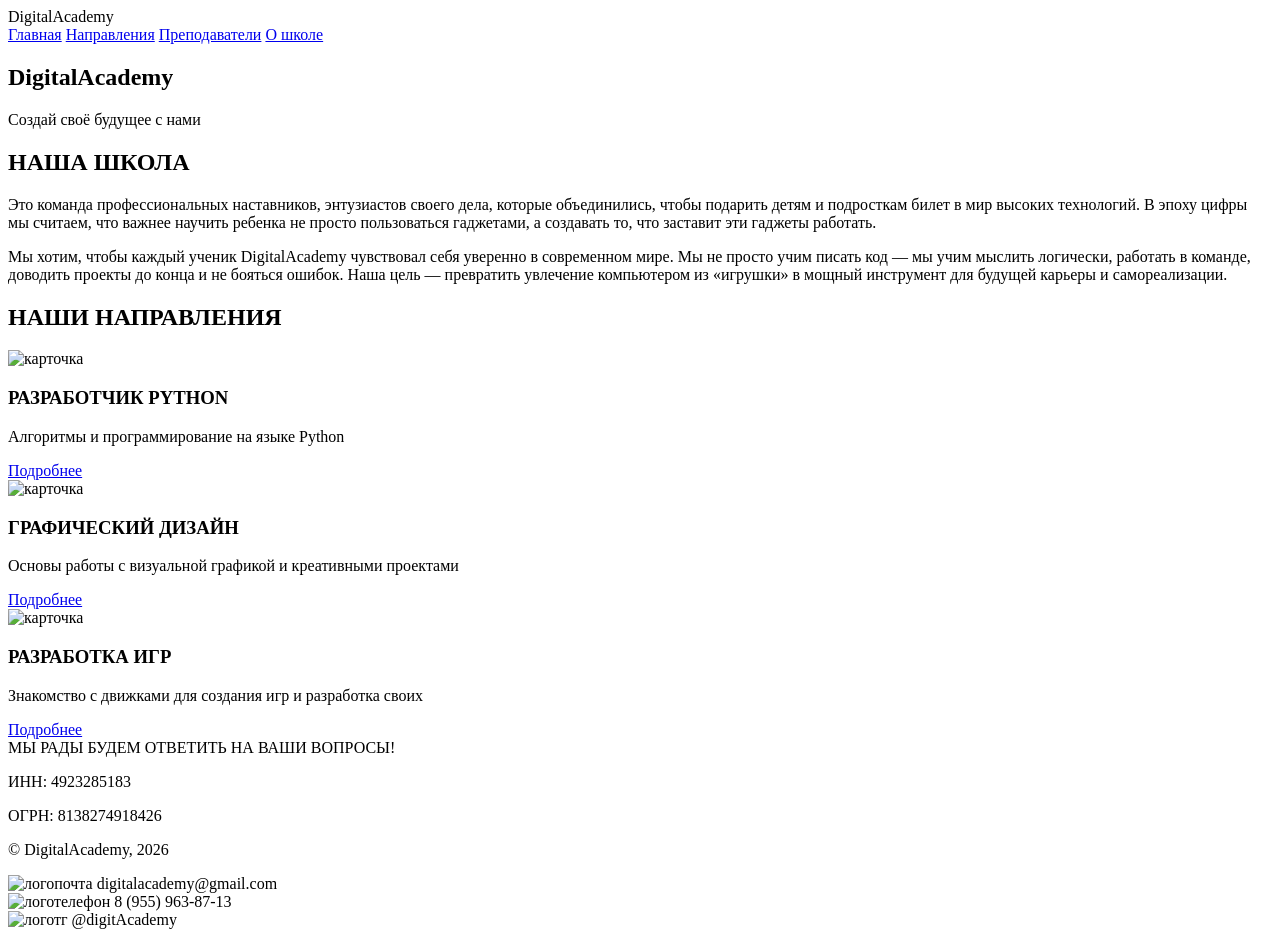
==== index.html @ 838017ba "Add files via upload" ====
<!DOCTYPE html>
<html lang="ru">
<head>
  <meta charset="UTF-8">
  <meta name="viewport" content="width=device-width, initial-scale=1.0">
  <title>DigitalAcademy</title>
  <script src="js/transition.js"></script>
  <link rel="stylesheet" href="style/style.css">
</head>
<body>

<header class="header">
  <div class="container header-row">
    <div class="logo">DigitalAcademy</div>
    <nav class="nav">
      <a href="index.html">Главная</a>
      <a href="directions.html">Направления</a>
      <a href="teacher.html">Преподаватели</a>
      <a href="#">О школе</a>
    </nav>
  </div>
</header>

<section class="hero">
  <div class="hero-content">
    <h1>DigitalAcademy</h1>
    <p>Создай своё будущее с нами</p>
  </div>
</section>

<section class="about container">
  <h2>НАША ШКОЛА</h2>
  <p>
    Это команда профессиональных наставников, энтузиастов своего дела, которые объединились, 
чтобы подарить детям и подросткам билет в мир высоких технологий. В эпоху цифры мы считаем, 
что важнее научить ребенка не просто пользоваться гаджетами, а создавать то, что заставит эти гаджеты работать.
  </p>
  <p>
    Мы хотим, чтобы каждый ученик DigitalAcademy чувствовал себя уверенно в современном мире. 
Мы не просто учим писать код — мы учим мыслить логически, работать в команде, доводить проекты до конца и 
не бояться ошибок. Наша цель — превратить увлечение компьютером из «игрушки» в мощный инструмент 
для будущей карьеры и самореализации.
  </p>
</section>

<section class="directions container">
  <h2>НАШИ НАПРАВЛЕНИЯ</h2>

  <div class="cards">

    <div class="card">
      <div class="hex"><img src="img/python.avif" alt="карточка"></div>
      <h3>РАЗРАБОТЧИК PYTHON</h3>
      <p>Алгоритмы и программирование на языке Python</p>
      <a href="directions.html#python" class="btn">Подробнее</a>
    </div>

    <div class="card">
      <div class="hex"><img src="img/design.avif" alt="карточка"></div>
      <h3>ГРАФИЧЕСКИЙ ДИЗАЙН</h3>
      <p>Основы работы с визуальной графикой и креативными проектами</p>
      <a href="directions.html#design" class="btn">Подробнее</a>
    </div>

    <div class="card">
      <div class="hex"><img src="img/game.avif" alt="карточка"></div>
      <h3>РАЗРАБОТКА ИГР</h3>
      <p>Знакомство с движками для создания игр и разработка своих</p>
      <a href="directions.html#games" class="btn">Подробнее</a>
    </div>

  </div>
</section>

<footer class="footer">
  <div class="container footer-row">
    <div class="footer-left">
      <div class="footer-title">МЫ РАДЫ БУДЕМ ОТВЕТИТЬ НА ВАШИ ВОПРОСЫ!</div>
      <p>ИНН: 4923285183</p>
      <p>ОГРН: 8138274918426</p>
      <p>© DigitalAcademy, 2026</p>
    </div>
    <div class="footer-right">
      <div class="contact">
        <img src="img/mail.png" alt="логопочта">
        <span>digitalacademy@gmail.com</span>
      </div>
      <div class="contact">
        <img src="img/phone.png" alt="логотелефон">
        <span>8 (955) 963-87-13</span>
      </div>
      <div class="contact">
        <img src="img/tg.png" alt="логотг">
        <span>@digitAcademy</span>
      </div>
    </div>
  </div>
</footer>
</body>
</html>
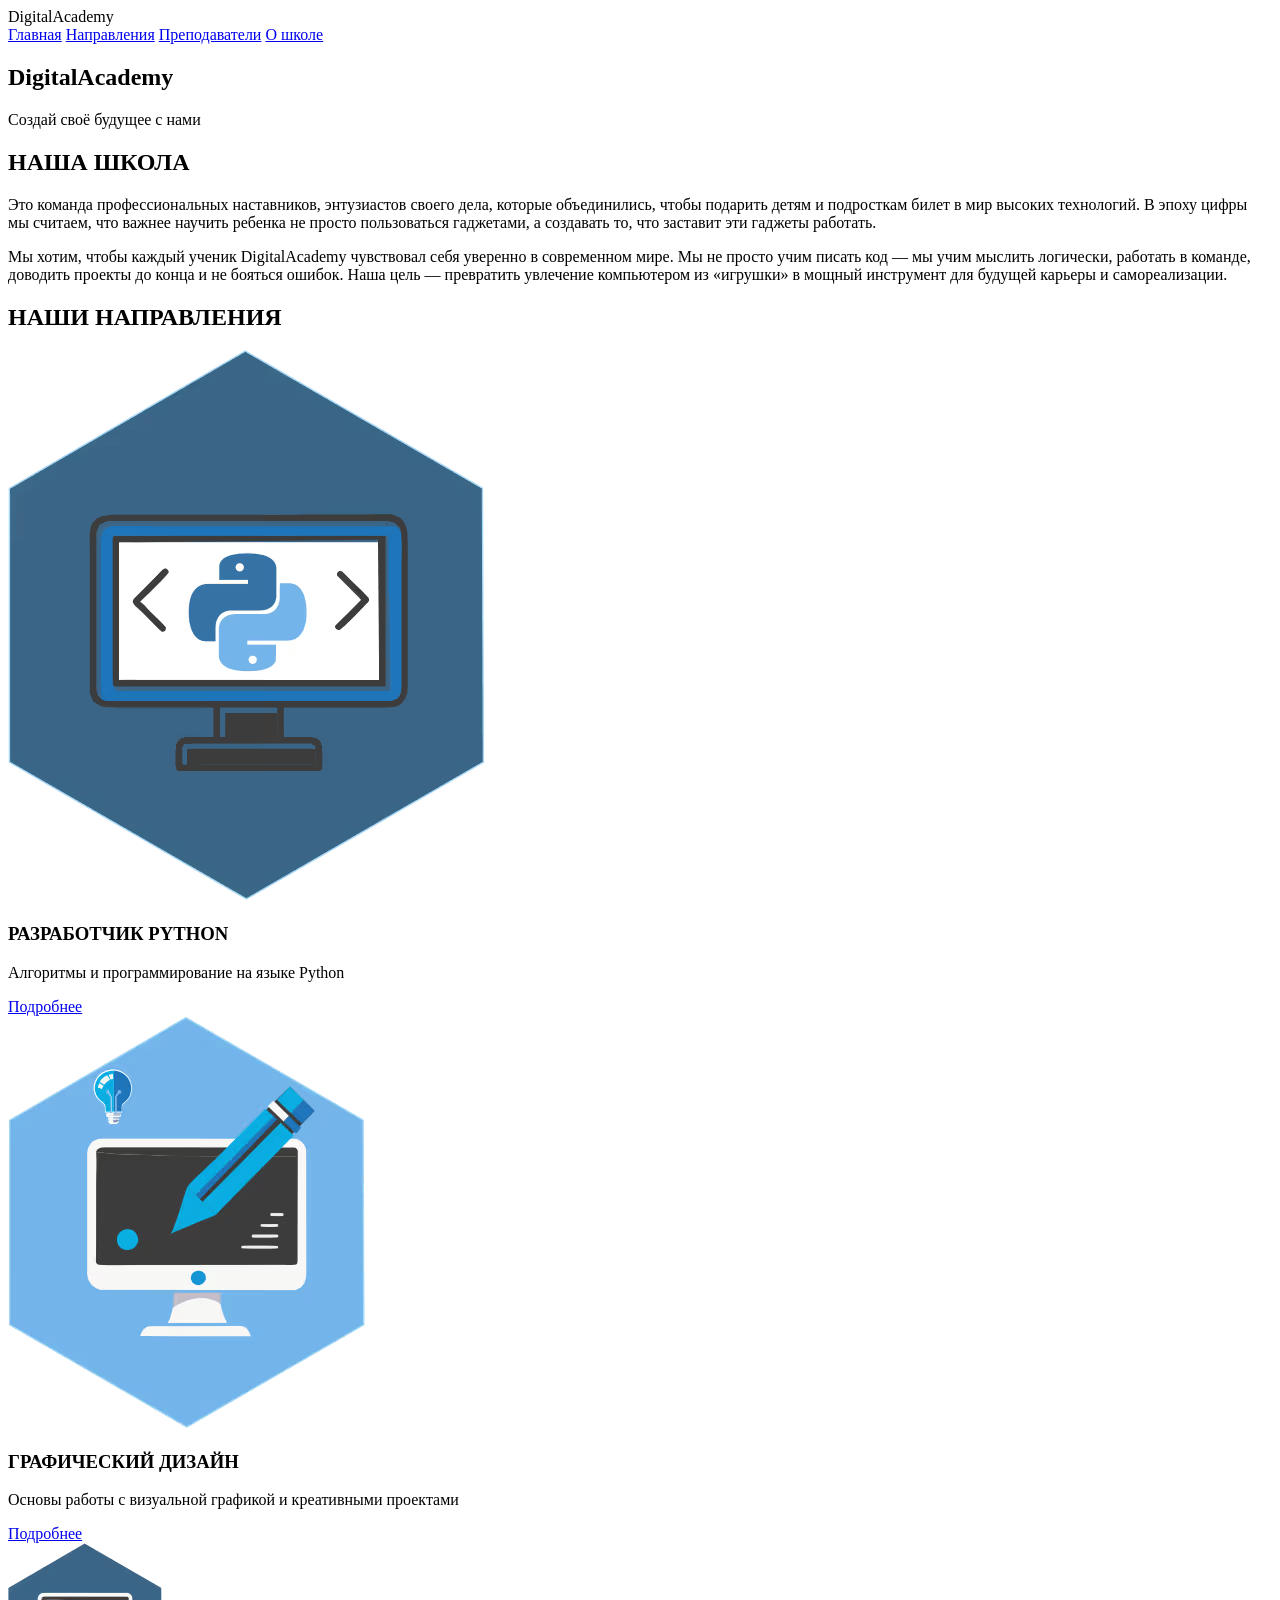
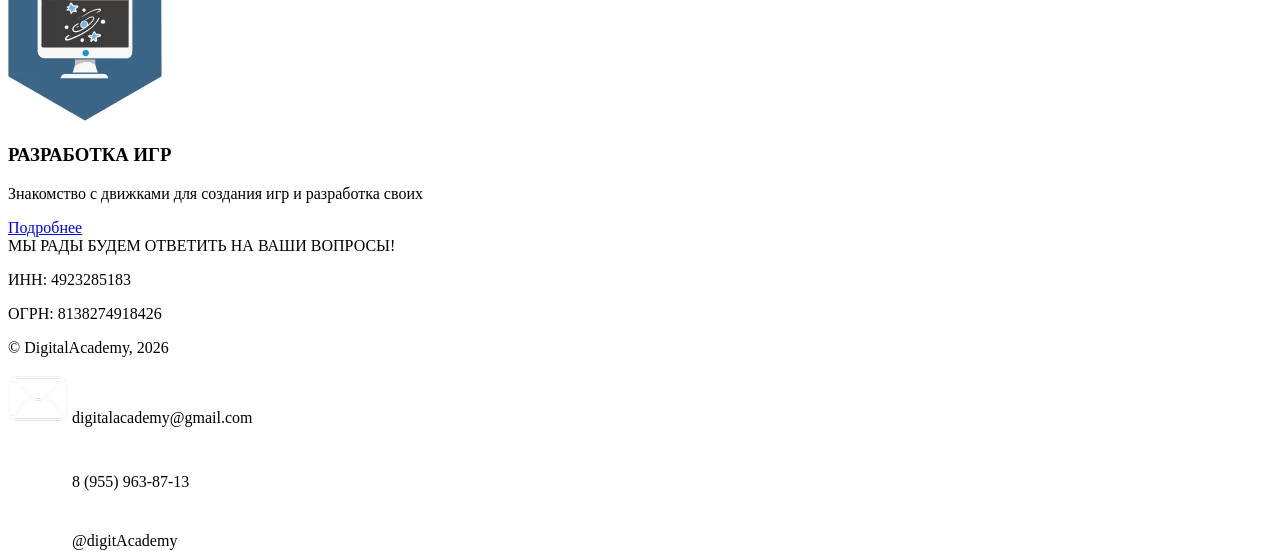
==== commit 0397f7cc: "Update index.html" ====
--- a/index.html
+++ b/index.html
@@ -5,7 +5,7 @@
   <meta name="viewport" content="width=device-width, initial-scale=1.0">
   <title>DigitalAcademy</title>
   <script src="js/transition.js"></script>
-  <link rel="stylesheet" href="style/style.css">
+  <link rel="stylesheet" href="style/styles.css">
 </head>
 <body>
 
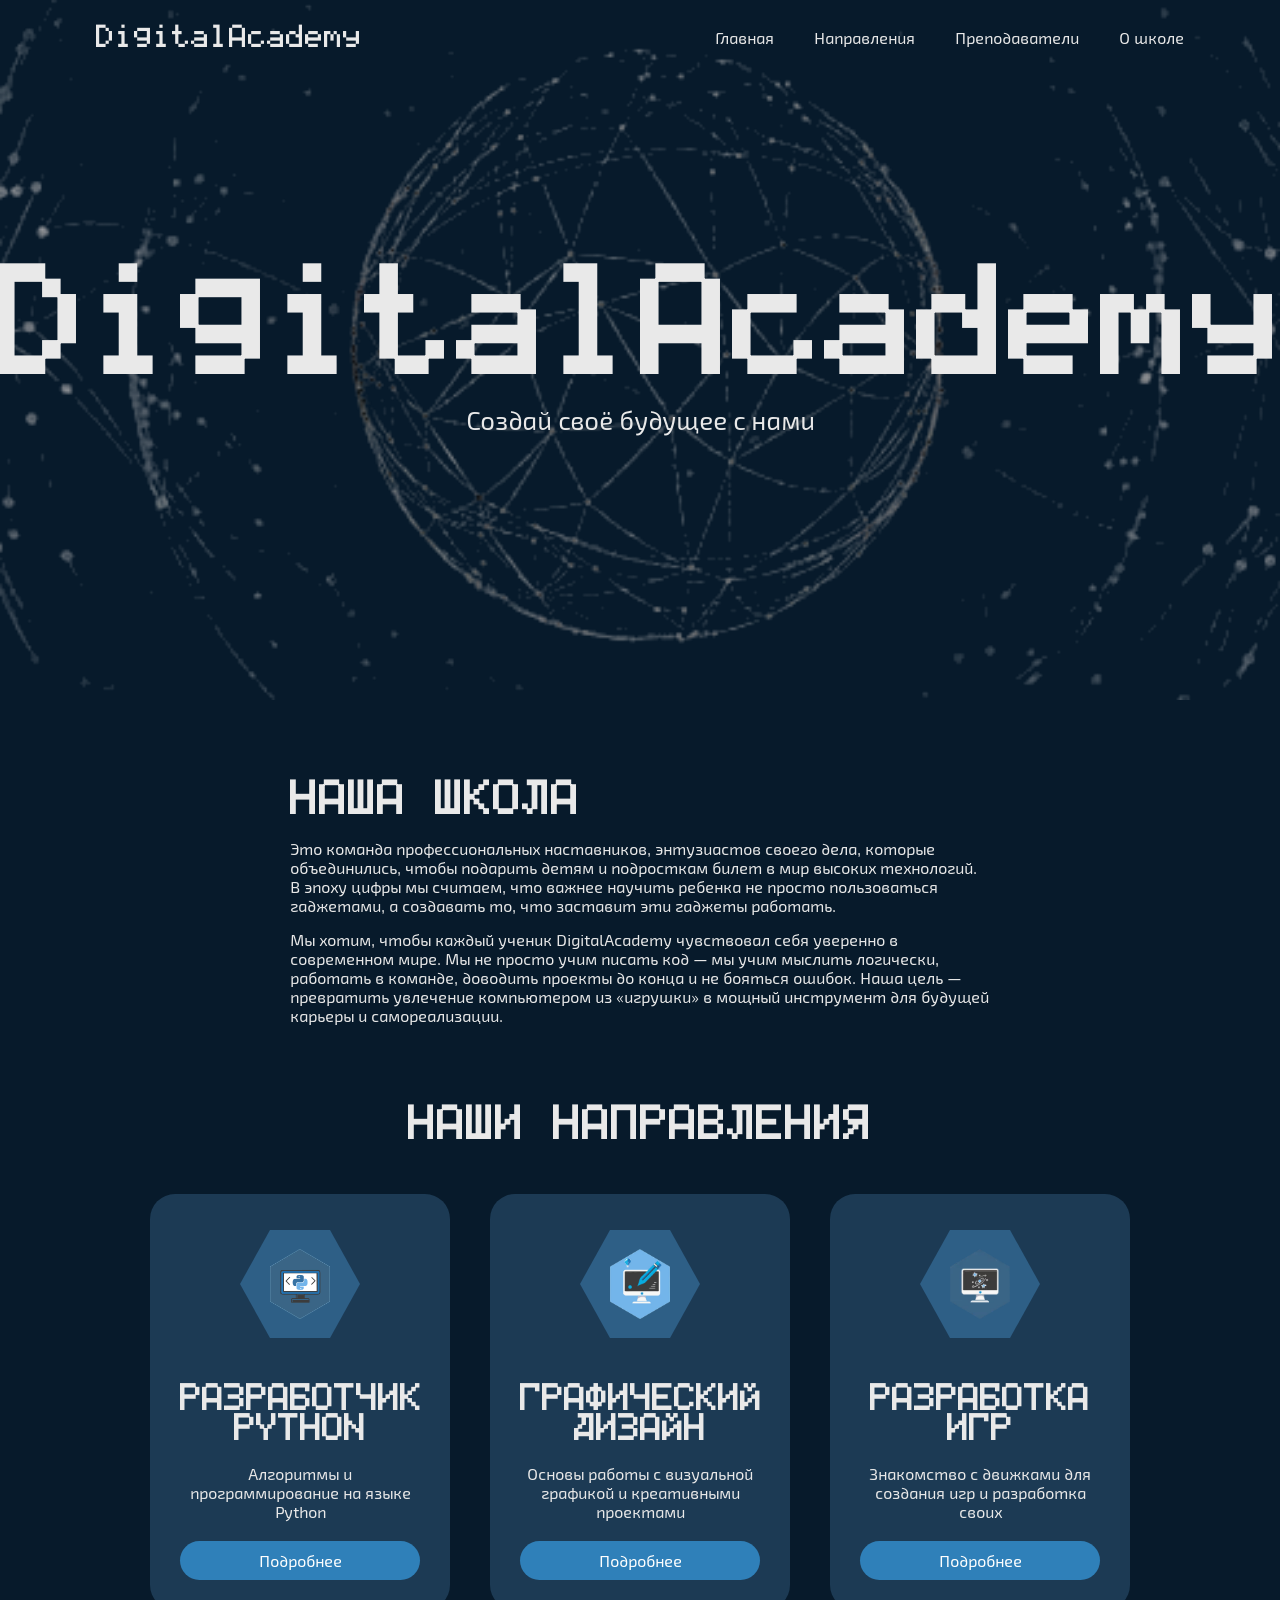
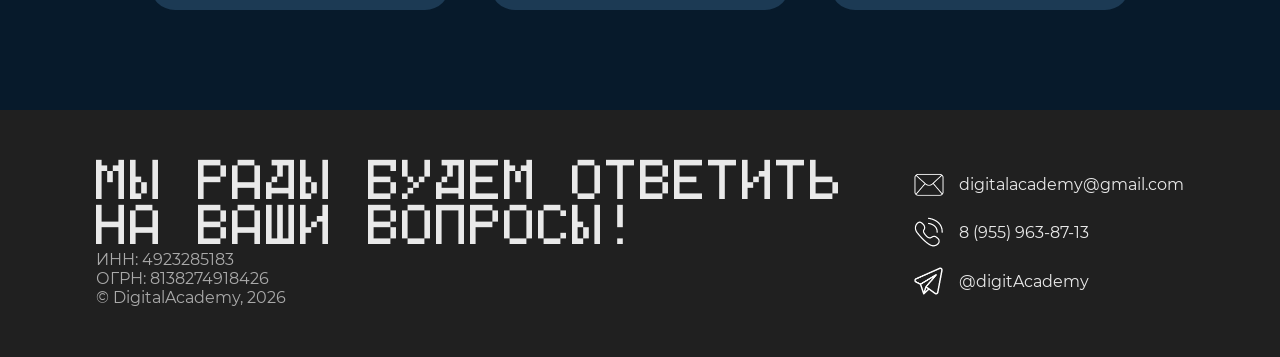
==== commit 5cc69352: "Update index.html" ====
--- a/index.html
+++ b/index.html
@@ -5,7 +5,7 @@
   <meta name="viewport" content="width=device-width, initial-scale=1.0">
   <title>DigitalAcademy</title>
   <script src="js/transition.js"></script>
-  <link rel="stylesheet" href="style/styles.css">
+  <link rel="stylesheet" href="styles/style.css">
 </head>
 <body>
 
--- a/styles/style.css
+++ b/styles/style.css
@@ -0,0 +1,231 @@
+@font-face {
+  font-family: 'LCD';
+  src: url('../fonts/LCD40x2Display-Regular.otf');
+}
+
+@font-face {
+  font-family: 'Taylor';
+  src: url('../fonts/TaylorSans-Regular.ttf');
+}
+
+@font-face {
+  font-family: 'Montserrat';
+  src: url('../fonts/Montserrat-Regular.ttf');
+}
+
+* {
+  margin: 0;
+  padding: 0;
+  box-sizing: border-box;
+}
+
+body {
+  font-family: 'Taylor', sans-serif;
+  background: #071a2b;
+  color: #E9E9E9;
+}
+
+.container {
+  width: 85%;
+  margin: 0 auto;
+}
+
+.header {
+  position: absolute;
+  width: 100%;
+  z-index: 1000;
+}
+
+.header-row {
+  display: flex;
+  justify-content: space-between;
+  align-items: center;
+  padding: 25px 0;
+}
+
+.logo {
+  font-family: 'LCD';
+}
+
+.nav {
+  display: flex;
+  gap: 40px;
+}
+
+.nav a {
+  color: #E9E9E9;
+  text-decoration: none;
+}
+
+.hero {
+  height: 700px;
+  background: url('../img/bg.png') center/cover no-repeat;
+  position: relative;
+  display: flex;
+  align-items: center;
+  justify-content: center;
+  z-index: 1;
+}
+
+.hero::before {
+  content: '';
+  position: absolute;
+  inset: 0;
+  pointer-events: none;
+  z-index: 1;
+}
+
+.hero-content {
+  position: relative;
+  text-align: center;
+}
+
+.hero h1 {
+  font-family: 'LCD';
+  font-size: clamp(16px, 6vw, 80px);
+}
+
+.hero p {
+  font-size: clamp(16px, 2vw, 28px);
+  margin-top: 15px;
+}
+
+.about {
+  margin-top: 80px;
+  max-width: 700px;
+}
+
+.about h2 {
+  font-family: 'LCD';
+  margin-bottom: 20px;
+}
+
+.about p {
+  margin-bottom: 15px;
+  color: #E9E9E9;
+}
+
+.directions {
+  margin-top: 80px;
+}
+
+.directions h2 {
+  text-align: center;
+  font-family: 'LCD';
+  margin-bottom: 50px;
+}
+
+.cards {
+  display: flex;
+  justify-content: center;
+  gap: 40px;
+}
+
+.card {
+  display: flex;
+  flex-direction: column;
+  gap: 20px;
+  background: #1c3a54;
+  border-radius: 25px;
+  padding: 30px;
+  width: 300px;
+  text-align: center;
+}
+
+.hex {
+  width: 120px;
+  height: 120px;
+  background: #2e5f86;
+  clip-path: polygon(25% 5%, 75% 5%, 100% 50%, 75% 95%, 25% 95%, 0% 50%);
+  display: flex;
+  align-items: center;
+  justify-content: center;
+  margin: 0 auto 20px;
+}
+
+.hex img {
+  width: 60px;
+}
+
+.card h3 {
+  font-family: 'LCD';
+}
+
+.card p {
+  color: #E9E9E9;
+}
+
+.card button {
+  margin-top: 15px;
+  padding: 10px 20px;
+  border-radius: 20px;
+  border: none;
+  background: #15689B;
+  color: #E9E9E9;
+  font-family: 'Taylor';
+  font-size: 20px;
+}
+
+.btn {
+  display: inline-block;
+  padding: 10px 25px;
+  border-radius: 20px;
+  background: #2f80b9;
+  color: #fff;
+  text-decoration: none;
+}
+
+.footer {
+  margin-top: 100px;
+  background: #202020;
+  padding: 50px 0;
+}
+
+.footer-row {
+  display: flex;
+  justify-content: space-between;
+  align-items: center;
+}
+
+.footer-title {
+  font-family: 'LCD';
+  font-size: 28px;
+}
+
+.footer-left p {
+  font-family: 'Montserrat';
+  color: #aaa;
+}
+
+.footer-right {
+  display: flex;
+  flex-direction: column;
+  gap: 20px;
+}
+
+.contact {
+  display: flex;
+  align-items: center;
+  gap: 15px;
+  font-family: 'Montserrat';
+}
+
+.contact img {
+  width: 30px;
+}
+
+html {
+  scroll-behavior: smooth;
+}
+body {
+    opacity: 0;
+    transition: opacity 0.4s ease;
+}
+
+body.fade-in {
+    opacity: 1;
+}
+
+body.fade-out {
+    opacity: 0;
+}
